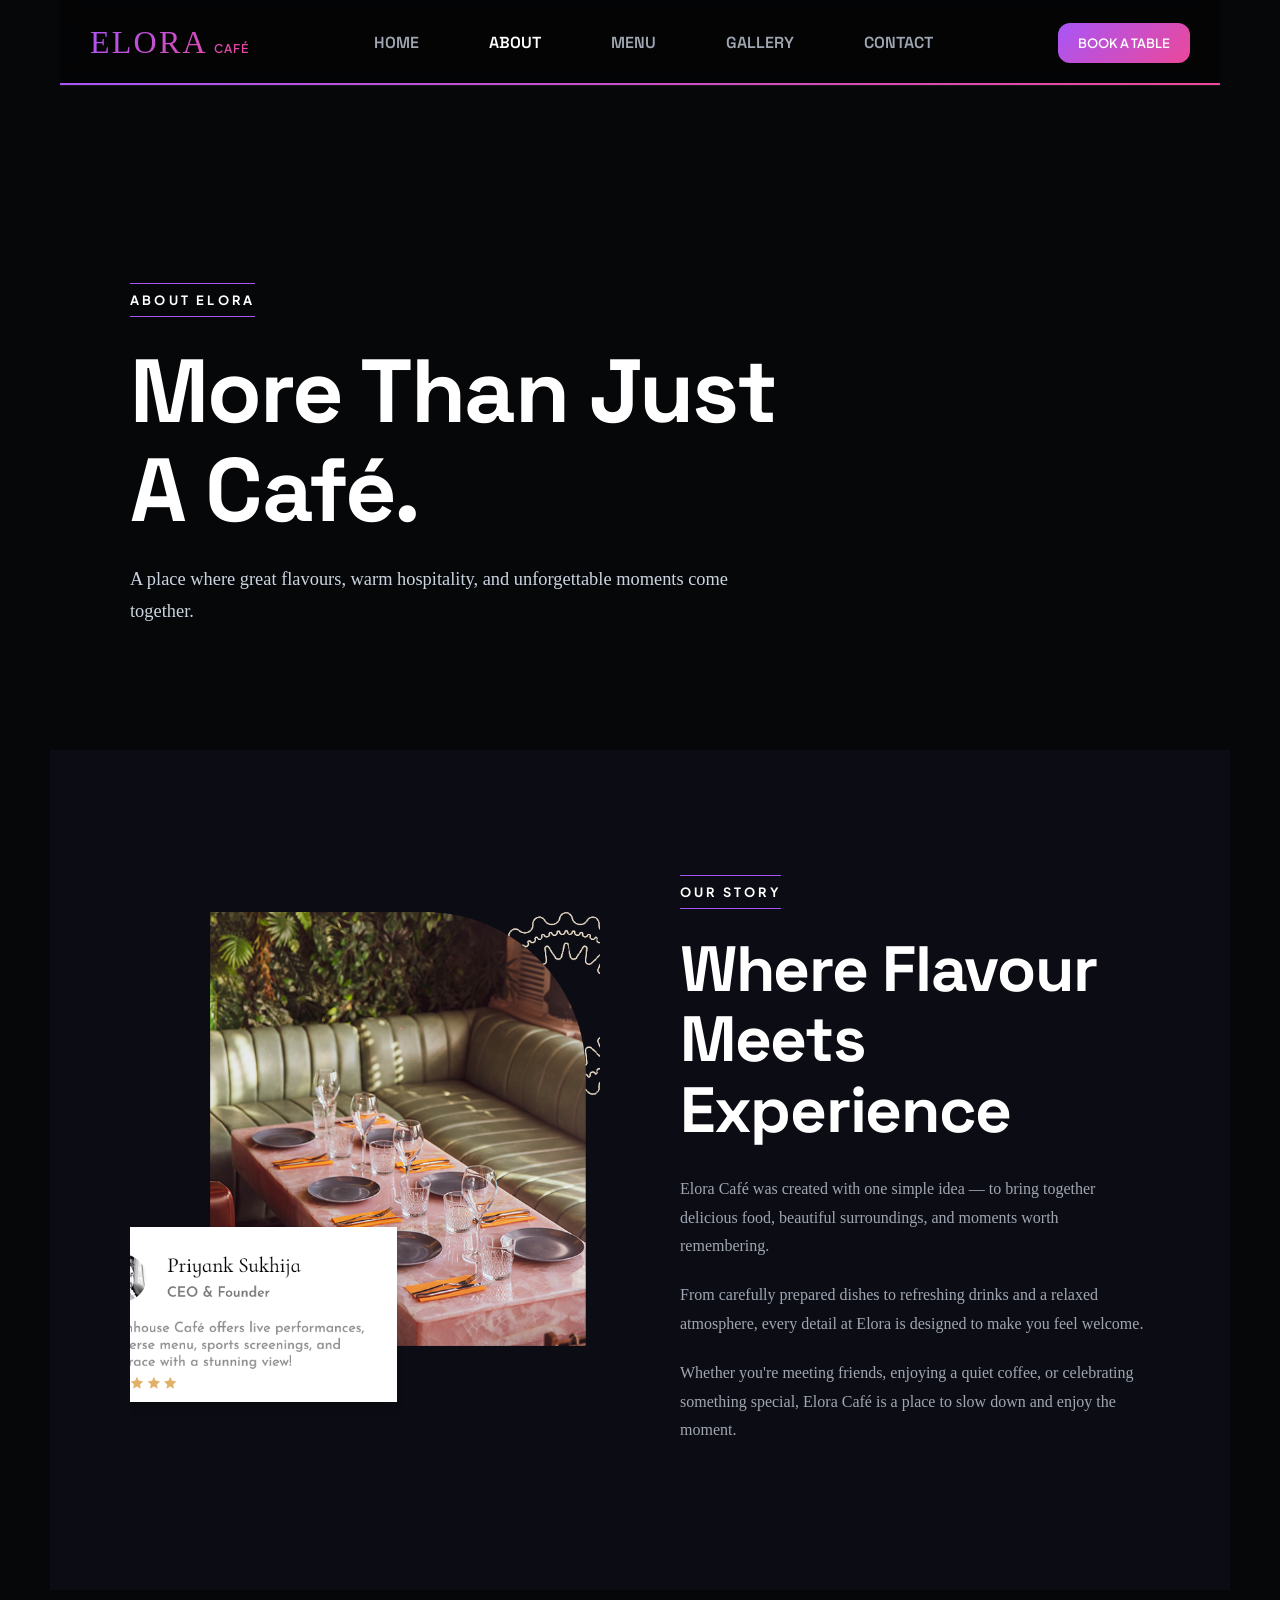
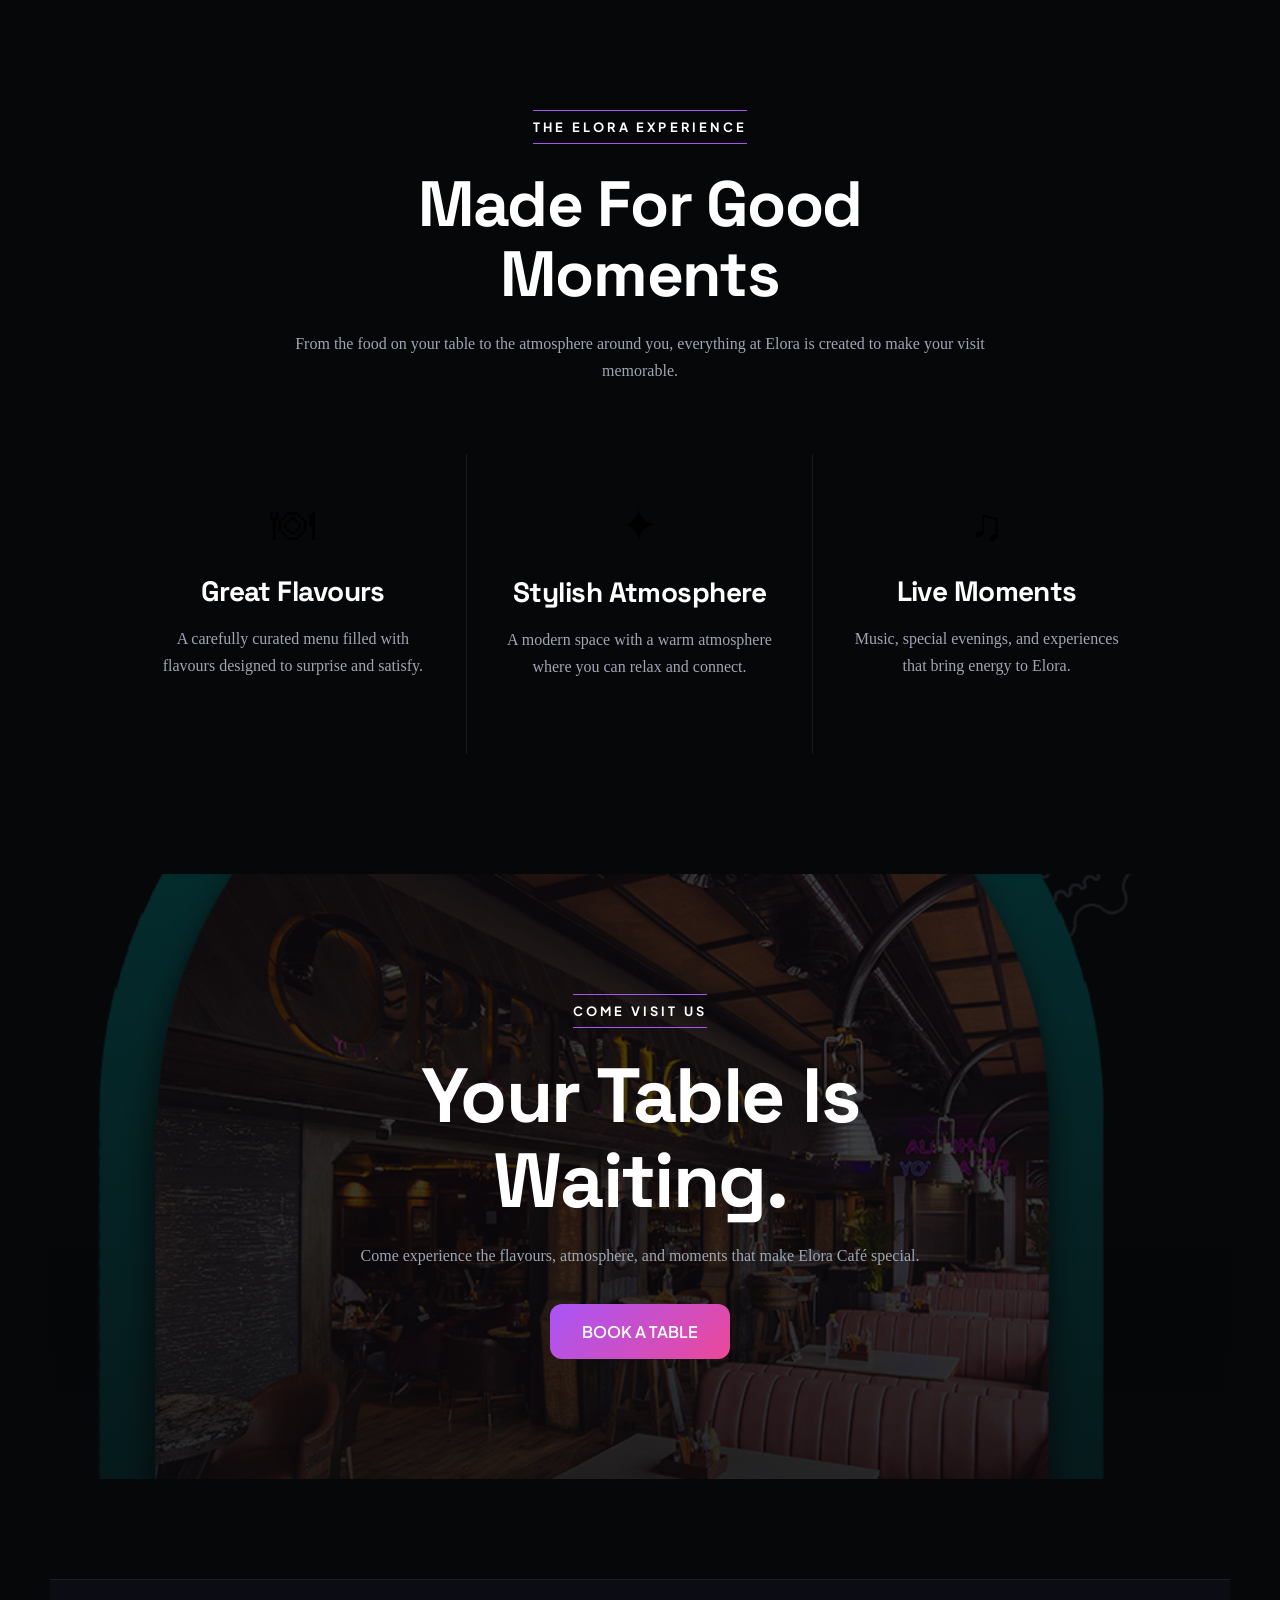
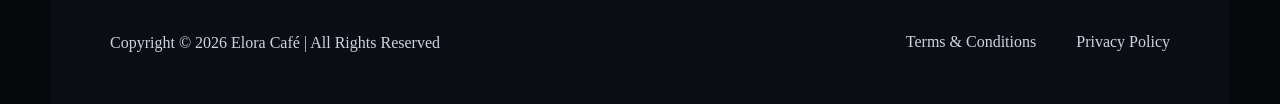
==== about.html @ 8586aa2d "Initial commit" ====
<!DOCTYPE html>
<html lang="en">

<head>
    <meta charset="UTF-8">
    <meta name="viewport" content="width=device-width, initial-scale=1.0">

    <title>About | Elora Café</title>

    <link rel="stylesheet" href="style.css">

</head>

<body>

    <!-- =========================
         NAVBAR
    ========================= -->

    <header class="navbar">

        <a href="index.html" class="logo">
            ELORA<span>CAFÉ</span>
        </a>

        <nav class="nav">

            <a href="index.html">Home</a>

            <a href="about.html" class="active">About</a>

            <a href="menu.html">Menu</a>

            <a href="gallery.html">Gallery</a>

            <a href="contact.html">Contact</a>

        </nav>

        <a href="index.html#reservation" class="header-btn">
            Book a Table
        </a>

    </header>


    <!-- =========================
         ABOUT HERO
    ========================= -->

    <main>

        <section class="about-hero">

            <div class="about-hero-content">

                <span class="about-label">
                    ABOUT ELORA
                </span>

                <h1>
                    More Than Just
                    <br>
                    A Café.
                </h1>

                <p>
                    A place where great flavours, warm hospitality,
                    and unforgettable moments come together.
                </p>

            </div>

        </section>


        <!-- =========================
             OUR STORY
        ========================= -->

        <section class="about-story">

            <div class="about-story-image">

                <img
                    src="photo/about.png"
                    alt="Elora Café interior"
                >

            </div>


            <div class="about-story-content">

                <span class="about-label">
                    OUR STORY
                </span>

                <h2>
                    Where Flavour
                    Meets Experience
                </h2>

                <p>
                    Elora Café was created with one simple idea —
                    to bring together delicious food, beautiful
                    surroundings, and moments worth remembering.
                </p>

                <p>
                    From carefully prepared dishes to refreshing
                    drinks and a relaxed atmosphere, every detail
                    at Elora is designed to make you feel welcome.
                </p>

                <p>
                    Whether you're meeting friends, enjoying a
                    quiet coffee, or celebrating something special,
                    Elora Café is a place to slow down and enjoy
                    the moment.
                </p>

            </div>

        </section>


        <!-- =========================
             EXPERIENCE
        ========================= -->

        <section class="about-experience">

            <div class="about-experience-heading">

                <span class="about-label">
                    THE ELORA EXPERIENCE
                </span>

                <h2>
                    Made For Good Moments
                </h2>

                <p>
                    From the food on your table to the atmosphere
                    around you, everything at Elora is created
                    to make your visit memorable.
                </p>

            </div>


            <div class="about-features">

                <div class="about-feature">

                    <div class="about-feature-icon">
                        🍽
                    </div>

                    <h3>
                        Great Flavours
                    </h3>

                    <p>
                        A carefully curated menu filled with
                        flavours designed to surprise and satisfy.
                    </p>

                </div>


                <div class="about-feature">

                    <div class="about-feature-icon">
                        ✦
                    </div>

                    <h3>
                        Stylish Atmosphere
                    </h3>

                    <p>
                        A modern space with a warm atmosphere
                        where you can relax and connect.
                    </p>

                </div>


                <div class="about-feature">

                    <div class="about-feature-icon">
                        ♫
                    </div>

                    <h3>
                        Live Moments
                    </h3>

                    <p>
                        Music, special evenings, and experiences
                        that bring energy to Elora.
                    </p>

                </div>

            </div>

        </section>


        <!-- =========================
             CTA
        ========================= -->

        <section class="about-cta">

            <div>

                <span class="about-label">
                    COME VISIT US
                </span>

                <h2>
                    Your Table Is
                    Waiting.
                </h2>

                <p>
                    Come experience the flavours, atmosphere,
                    and moments that make Elora Café special.
                </p>

                <a href="index.html#reservation" class="about-btn">
                    Book a Table
                </a>

            </div>

        </section>

    </main>


    <!-- =========================
         FOOTER
    ========================= -->

    <footer class="footer">

        <div class="footer-bottom">

            <p>
                Copyright © 2026 Elora Café | All Rights Reserved
            </p>

            <div class="footer-links">

                <a href="#">Terms & Conditions</a>

                <a href="#">Privacy Policy</a>

            </div>

        </div>

    </footer>


    <script src="script.js"></script>
</body>
</html>
---- style.css ----
@import url("https://fonts.googleapis.com/css2?family=Plus+Jakarta+Sans:wght@300;400;500;600;700;800&family=Space+Grotesk:wght@400;500;600;700;800&display=swap");

* {
  padding: 0;
  margin: 0;
  box-sizing: border-box;
}

:root {
  /* Brand Theme Colors */
  --color-primary: #a855f7;
  --color-primary-glow: rgba(168, 85, 247, 0.25);
  --color-secondary: #ec4899;
  --color-secondary-glow: rgba(236, 72, 153, 0.25);
  --color-accent: #06b6d4;

  /* Base & Layout Backgrounds */
  --color-bg-base: #060709;
  --color-bg-section: #0c0d14;
  --color-bg-footer: #161922;
  --color-surface: #11131a;
  --color-surface-muted: #1e212f;

  /* Borders */
  --color-border: rgba(255, 255, 255, 0.07);

  /* Typography Text Colors */
  --white: #ffffff;
  --color-text-body: #cbd5e1;
  --color-text-muted: #9fa6b2;
  --font-display: "Space Grotesk", sans-serif;
  --font-body: "Plus Jakarta Sans", sans-serif;
  --radius-sm: 6px;
  --radius-md: 12px;
  --radius-lg: 20px;
  --shadow-sm: 0 4px 12px rgba(0, 0, 0, 0.5);
  --shadow-md: 0 12px 36px rgba(0, 0, 0, 0.7);
  --shadow-lg: 0 24px 64px rgba(0, 0, 0, 0.9);
  --gradient-accent: linear-gradient(
    135deg,
    var(--color-primary) 0%,
    var(--color-secondary) 100%
  );
  --gradient-secondary: linear-gradient(
    135deg,
    var(--color-accent) 0%,
    #3b82f6 100%
  );
}

html {
  font-size: 16px;
}

h1,
h2,
h3,
h4,
h5,
h6 {
  font-family: var(--font-display);
  font-weight: 700;
  line-height: 1.1;
  letter-spacing: -0.02em;
  color: var(--white);
}

h1 {
  font-size: clamp(2.4rem, 6vw, 5rem);
}

h2 {
  font-size: clamp(1.8rem, 4vw, 3rem);
}

h3 {
  font-size: clamp(1.2rem, 2.5vw, 1.75rem);
}

h4 {
  font-size: 1.125rem;
  font-weight: 600;
}

p {
  font-size: 1rem;
  line-height: 1.7;
  color: var(--color-text-muted);
}

small {
  font-size: 0.8rem;
  color: var(--color-text-muted);
}

strong {
  color: var(--white);
  font-weight: 600;
}

em {
  color: var(--color-text-body);
}

ul {
  list-style: none;
}

a {
  /* color: inherit; */
  color: rgb(180, 175, 175);
  text-decoration: none;
}

body {
  background-color: var(--color-bg-base);
  padding: 0 50px;
  opacity: 1;
}

header {
  position: fixed;

  left: 60px;
  right: 60px;

  background-color: rgba(4, 4, 4, 0.604);
  backdrop-filter: blur(10px);
  -webkit-backdrop-filter: blur(10px);

  display: flex;
  justify-content: space-between;
  align-items: center;

  padding: 20px 30px;

  border-bottom: 1px solid var(--color-border);

  text-transform: uppercase;

  z-index: 10;
}

/* =========================
   LOGO
========================= */

.logo {
  font-size: 2rem;
  letter-spacing: 0.07em;
  background: var(--gradient-accent);
  background-clip: text;
  -webkit-background-clip: text;
  color: transparent;
  -webkit-text-fill-color: transparent;
}

.logo span {
  color: white;

  font-family: var(--font-body);
  font-size: 0.75rem;
  font-weight: 600;

  margin-left: 6px;
  letter-spacing: 0.08em;
}
/* =========================
   NAVIGATION
========================= */

.nav {
  display: flex;
  align-items: center;
  gap: 30px;
}

.nav a {
  font-family: var(--font-display);
  color: var(--color-text-muted);
  padding: 12px 20px;
  border-radius: var(--radius-sm);
  font-weight: 600;
  text-wrap: nowrap;
}

.nav a:hover {
  background-color: rgba(32, 31, 31, 0.605);
  color: var(--white);
}

.nav a::after {
  content: "";

  position: absolute;
  left: 0;
  bottom: 0;

  width: 0;
  height: 2px;

  background: var(--gradient-accent);

  transition: width 0.3s ease;
}

.nav a:hover::after,
.nav a.active::after {
  width: 100%;
}

.nav a.active {
  color: var(--white);
}

/* =========================
   BOOK A TABLE BUTTON
========================= */

.header-btn {
  display: inline-flex;
  align-items: center;
  justify-content: center;

  padding: 12px 20px;

  background: var(--gradient-accent);

  border-radius: var(--radius-md);

  color: var(--white);

  font-family: var(--font-body);
  font-size: 0.8rem;
  font-weight: 600;

  transition:
    transform 0.3s ease,
    box-shadow 0.3s ease;
}

.header-btn:hover {
  transform: translateY(-2px);

  box-shadow: 0 8px 25px var(--color-primary-glow);
}

@media (max-width: 800px) {
  header {
    left: 25px;
    right: 25px;
    padding: 18px 20px;
  }

  .nav {
    gap: 18px;
  }

  .nav a {
    font-size: 0.75rem;
  }

  .header-btn {
    padding: 10px 14px;
    font-size: 0.72rem;
  }
}

@media (max-width: 600px) {
  header {
    left: 15px;
    right: 15px;
    padding: 16px 18px;
  }

  .nav {
    display: none;
  }

  .logo {
    font-size: 1.3rem;
  }

  .header-btn {
    padding: 10px 14px;
  }
}

main {
  padding-top: 100px;
}

#hero {
  height: 90vh;
  display: flex;
  justify-content: space-between;
  align-items: center;
  padding: 80px 50px;
}

.left-hero {
  display: flex;
  flex-direction: column;
  gap: 15px;
  max-width: 690px;
}

.left-hero h1 {
  font-size: 5rem;
  text-transform: uppercase;
}

#gradient-text {
  background: var(--gradient-accent);
  background-clip: text;
  -webkit-background-clip: text;
  color: transparent;
  -webkit-text-fill-color: transparent;
}

#hero p {
  font-size: 1.4rem;
  font-family: var(--font-body);
}

#hero-btn {
  width: 180px;
  height: 55px;

  display: inline-flex;
  align-items: center;
  justify-content: center;

  background: var(--gradient-accent);
  color: var(--white);

  border-radius: var(--radius-md);

  font-family: var(--font-body);
  font-size: 0.85rem;
  font-weight: 600;

  text-transform: uppercase;

  transition:
    transform 0.3s ease,
    box-shadow 0.3s ease;
}

#hero-btn:hover {
  transform: translateY(-2px);
  box-shadow: 0 8px 25px var(--color-primary-glow);
}

/* =========================
   RIGHT HERO
========================= */

.right-hero {
  flex: 1;

  display: flex;
  justify-content: flex-end;
  align-items: center;

  height: 600px;

  position: relative;

  overflow: visible;
}

/* =========================
   HERO IMAGE
========================= */

.right-hero img {
  width: 500px;
  height: 600px;

  object-fit: cover;
  object-position: center;

  display: block;

  position: relative;
  z-index: 2;

  border-radius: 250px 250px 0 0;

  border: 1px solid transparent;

  transition:
    transform 0.3s ease,
    border 0.3s ease,
    box-shadow 0.3s ease;

  animation: figure-animate 4s ease-in-out infinite alternate;
}

/* =========================
   IMAGE HOVER
========================= */

.right-hero img:hover {
  transform: scale(1.02);

  border: 1px solid var(--color-primary);

  box-shadow: var(--shadow-lg);
}

/* =========================
   IMAGE FLOAT ANIMATION
========================= */

@keyframes figure-animate {
  0% {
    transform: translateY(0);
  }

  100% {
    transform: translateY(-20px);
  }
}

/* =========================
   GLOW ORBS
========================= */

.glow {
  width: 400px;
  height: 400px;

  position: absolute;

  border-radius: 50%;

  filter: blur(70px);

  opacity: 0.4;

  z-index: 1;

  pointer-events: none;

  animation: orb-animate 6s ease-in-out infinite alternate;
}

/* =========================
   GLOW ANIMATION
========================= */

@keyframes orb-animate {
  0% {
    opacity: 0.25;
    transform: scale(0.9);
  }

  100% {
    opacity: 0.65;
    transform: scale(1.1);
  }
}

/* =========================
   PURPLE ORB
========================= */

.orb1 {
  top: 0;
  left: 5%;

  background-color: var(--color-primary);
}

/* =========================
   PINK ORB
========================= */

.orb2 {
  bottom: 0;
  right: 5%;

  background-color: var(--color-secondary);
}

/* =========================
   RESPONSIVE
========================= */

@media (max-width: 1000px) {
  .right-hero {
    height: 550px;
  }

  .right-hero img {
    width: 450px;
    height: 550px;

    border-radius: 225px 225px 0 0;
  }

  .glow {
    width: 350px;
    height: 350px;
  }
}

@media (max-width: 768px) {
  .right-hero {
    width: 100%;
    height: 500px;

    margin-top: 30px;
  }

  .right-hero img {
    width: 400px;
    height: 500px;

    border-radius: 200px 200px 0 0;
  }

  .glow {
    width: 300px;
    height: 300px;

    filter: blur(60px);
  }
}

@media (max-width: 500px) {
  .right-hero {
    height: 420px;
  }

  .right-hero img {
    width: 320px;
    height: 420px;

    border-radius: 160px 160px 0 0;
  }

  .glow {
    width: 240px;
    height: 240px;

    filter: blur(50px);
  }
}

/* =========================
   OUR EXPERIENCE
========================= */

/* =========================
   CAFE DETAILS
========================= */

.cafe-details {
  width: 100%;
  background-color: #11100f;
}

/* =========================
   LOCATION / HOURS / RESERVATION
========================= */

.info-section {
  width: 100%;

  display: grid;
  grid-template-columns: repeat(3, 1fr);

  align-items: center;

  gap: 60px;

  padding: 65px 60px;

  background-color: #11100f;

  border-bottom: 1px solid var(--color-border);
}

.info-box {
  display: flex;
  align-items: center;

  gap: 20px;

  min-width: 0;
}

.info-icon {
  width: 75px;
  height: 75px;

  min-width: 75px;

  display: flex;
  align-items: center;
  justify-content: center;

  border-radius: 50%;

  background-color: #292724;

  border: 1px solid var(--color-border);

  color: var(--white);

  font-size: 27px;

  transition:
    transform 0.3s ease,
    background-color 0.3s ease,
    box-shadow 0.3s ease;
}

.info-box:hover .info-icon {
  transform: translateY(-4px);

  background: var(--gradient-accent);

  box-shadow: 0 10px 30px var(--color-primary-glow);
}

.info-content {
  display: flex;
  flex-direction: column;

  gap: 8px;
}

.info-content h3 {
  margin: 0;

  color: var(--white);

  font-family: var(--font-display);

  font-size: 1.45rem;

  font-weight: 600;

  line-height: 1.2;
}

.info-content p {
  margin: 0;

  color: var(--color-text-muted);

  font-family: var(--font-body);

  font-size: 0.9rem;

  line-height: 1.6;
}

/* =========================
   THE STORY
========================= */

.story-section {
  width: 100%;

  display: grid;

  grid-template-columns: 1fr 1fr;

  align-items: center;

  gap: 80px;

  padding: 100px 60px;

  background-color: #11100f;
}

/* =========================
   STORY IMAGE
========================= */

.story-image {
  width: 100%;

  height: 560px;

  overflow: hidden;

  border-radius: 30px;

  border: 1px solid var(--color-border);

  box-shadow: var(--shadow-md);

  position: relative;
}

.story-image img {
  width: 100%;
  height: 100%;

  display: block;

  object-fit: cover;

  object-position: center;

  transition: transform 0.6s ease;
}

.story-image:hover img {
  transform: scale(1.04);
}

.story-image::after {
  content: "";

  position: absolute;

  inset: 0;

  background: linear-gradient(
    135deg,
    rgba(168, 85, 247, 0.08),
    transparent 50%,
    rgba(236, 72, 153, 0.08)
  );

  pointer-events: none;
}

/* =========================
   STORY CONTENT
========================= */

.story-content {
  max-width: 580px;
}

.story-label {
  display: inline-block;

  margin-bottom: 18px;

  color: var(--color-primary);

  font-family: var(--font-body);

  font-size: 2.2rem;
  font-weight: 700;

  letter-spacing: 0.2em;

  text-transform: uppercase;
}

.story-content h2 {
  margin-bottom: 28px;

  color: var(--white);

  font-family: var(--font-display);

  font-size: clamp(2.5rem, 4vw, 4rem);

  font-weight: 700;

  line-height: 1.05;
}

.story-content > p {
  margin-bottom: 20px;

  color: var(--color-text-body);

  font-family: var(--font-body);

  font-size: 1rem;

  line-height: 1.8;
}

/* =========================
   STORY QUOTE
========================= */

.story-quote {
  position: relative;

  margin-top: 35px;

  padding: 25px 30px;

  border-left: 3px solid var(--color-primary);

  background-color: rgba(255, 255, 255, 0.025);

  border-radius: 0 var(--radius-md) var(--radius-md) 0;
}

.story-quote span {
  display: block;

  margin-bottom: 5px;

  color: var(--color-primary);

  font-family: Georgia, serif;

  font-size: 3rem;

  line-height: 0.7;
}

.story-quote p {
  margin: 0;

  color: var(--color-text-body);

  font-family: var(--font-body);

  font-size: 1rem;

  font-style: italic;

  line-height: 1.7;
}

.story-content h3 {
  margin-top: 28px;

  color: var(--color-primary);

  font-family: var(--font-display);

  font-size: 1.8rem;

  font-weight: 600;
}

/* =========================
   CAFE HIGHLIGHTS
========================= */

.cafe-highlights {
  width: 100%;
  height: 330px;

  display: grid;
  grid-template-columns: repeat(4, 1fr);

  background-image:
    linear-gradient(rgba(45, 23, 8, 0.72), rgba(45, 23, 8, 0.72)),
    url("photo/background.png");

  background-size: cover;
  background-position: center;
  background-repeat: no-repeat;

  align-items: center;
}

/* =========================
   EACH FEATURE
========================= */

.highlight-item {
  height: 270px;

  display: flex;
  flex-direction: column;

  align-items: center;
  justify-content: center;

  text-align: center;

  padding: 20px 30px;

  border-right: 1px solid rgba(255, 255, 255, 0.35);
}

/* Remove line from last item */

.highlight-item:last-child {
  border-right: none;
}

/* =========================
   ICON
========================= */

.highlight-icon {
  margin-bottom: 25px;

  font-size: 50px;

  color: #e8bd72;

  line-height: 1;
}

/* =========================
   TITLE
========================= */

.highlight-item h3 {
  margin-bottom: 18px;

  color: #ffffff;

  font-family: Georgia, serif;

  font-size: 1.8rem;

  font-weight: 600;

  line-height: 1.2;
}

/* =========================
   DESCRIPTION
========================= */

.highlight-item p {
  max-width: 320px;

  margin: 0;

  color: #ffffff;

  font-family: var(--font-body);

  font-size: 1rem;

  line-height: 1.7;
}



.gallery-section {
    width: 100%;
    padding: 100px 60px;
    background-color: var(--color-bg-base);
}

.gallery-heading {
    max-width: 650px;
    margin: 0 auto 60px;
    text-align: center;
}

.gallery-heading span {
    display: inline-block;
    margin-bottom: 15px;
    color: var(--color-primary);
    font-family: var(--font-body);
    font-size: 0.75rem;
    font-weight: 700;
    letter-spacing: 0.2em;
    text-transform: uppercase;
}

.gallery-heading h2 {
    margin-bottom: 20px;
    font-size: clamp(2.5rem, 5vw, 4rem);
}

.gallery-heading h2 a {
    color: var(--white);
}

.gallery-heading p {
    color: var(--color-text-muted);
    font-size: 1rem;
    line-height: 1.7;
}


/* =========================
   GALLERY GRID
========================= */

.gallery-grid {
    width: 100%;
    display: grid;
    grid-template-columns: repeat(3, 1fr);
    gap: 24px;
}

.gallery-item {
    position: relative;
    width: 100%;
    height: 420px;
    overflow: hidden;
    border-radius: var(--radius-md);
    border: 1px solid var(--color-border);
    background-color: var(--color-surface);
}

.gallery-item img {
    width: 100%;
    height: 100%;
    display: block;
    object-fit: cover;
    transition: transform 0.5s ease;
}


/* =========================
   IMAGE HOVER
========================= */

.gallery-item::after {
    content: "";
    position: absolute;
    inset: 0;
    background: linear-gradient(
        to top,
        rgba(0, 0, 0, 0.65),
        transparent 60%
    );
    opacity: 0;
    transition: opacity 0.4s ease;
}

.gallery-item:hover img {
    transform: scale(1.05);
}

.gallery-item:hover::after {
    opacity: 1;
}


/* =========================
   CAPTION
========================= */

.gallery-item figcaption,
.gallery-item > figcaption {
    position: absolute;
    left: 25px;
    bottom: 20px;
    z-index: 2;

    color: var(--white);
    font-family: var(--font-display);
    font-size: 1.2rem;
    font-weight: 600;

    opacity: 0;
    transform: translateY(10px);
    transition: all 0.4s ease;
}

.gallery-item:hover figcaption {
    opacity: 1;
    transform: translateY(0);
}


/* =========================
   TABLET
========================= */

@media (max-width: 900px) {

    .gallery-section {
        padding: 80px 40px;
    }

    .gallery-grid {
        grid-template-columns: repeat(2, 1fr);
    }

    .gallery-item {
        height: 350px;
    }
}


/* =========================
   MOBILE
========================= */

@media (max-width: 600px) {

    .gallery-section {
        padding: 65px 25px;
    }

    .gallery-grid {
        grid-template-columns: 1fr;
        gap: 18px;
    }

    .gallery-item {
        height: 320px;
    }
}

/* =========================
   WHAT WE OFFER
========================= */

.offer-section {
  width: auto;

  padding: 110px 60px;

  background-color: var(--color-bg-section);

  display: grid;

  grid-template-columns: 1fr 2fr;

  gap: 70px;

  align-items: center;
}

/* =========================
   OFFER INTRO
========================= */

.offer-intro {
  max-width: 500px;
}

.offer-intro span {
  display: inline-block;

  padding: 6px 0;

  margin-bottom: 30px;

  border-top: 2px solid var(--color-accent);

  border-bottom: 2px solid var(--color-accent);

  color: var(--white);

  font-family: var(--font-body);

  font-size: 0.85rem;

  font-weight: 600;

  letter-spacing: 0.25em;

  text-transform: uppercase;
}

.offer-intro h2 {
  margin-bottom: 25px;

  color: var(--white);

  font-family: var(--font-display);

  font-size: clamp(2.5rem, 4vw, 4rem);

  font-weight: 700;

  line-height: 1.15;
}

.offer-intro p {
  max-width: 500px;

  color: var(--color-text-body);

  font-family: var(--font-body);

  font-size: 1rem;

  line-height: 1.8;
}

/* =========================
   OFFER CARDS
========================= */

.offer-cards {
  display: grid;

  grid-template-columns: repeat(3, 1fr);

  gap: 30px;
}

.offer-card {
  min-height: 280px;

  padding: 45px 30px;

  background-color: var(--color-surface);

  border: 1px solid var(--color-border);

  border-radius: var(--radius-md);

  display: flex;

  flex-direction: column;

  align-items: center;

  justify-content: center;

  text-align: center;

  transition:
    transform 0.3s ease,
    background-color 0.3s ease,
    border-color 0.3s ease;
}

.offer-card:hover {
  transform: translateY(-8px);

  background-color: var(--color-surface-muted);

  border-color: var(--color-primary);
}

/* =========================
   ICON
========================= */

.offer-icon {
  margin-bottom: 30px;

  font-size: 45px;

  line-height: 1;

  color: var(--color-accent);
}

/* =========================
   CARD TITLE
========================= */

.offer-card h3 {
  margin-bottom: 18px;

  color: var(--white);

  font-family: var(--font-display);

  font-size: 1.35rem;

  font-weight: 600;

  line-height: 1.4;
}

/* =========================
   CARD TEXT
========================= */

.offer-card p {
  max-width: 220px;

  color: var(--color-text-muted);

  font-family: var(--font-body);

  font-size: 0.9rem;

  line-height: 1.7;
}

/* =========================
   RESPONSIVE
========================= */

@media (max-width: 1000px) {
  .offer-section {
    grid-template-columns: 1fr;

    gap: 50px;

    padding: 90px 40px;
  }

  .offer-intro {
    max-width: 650px;

    text-align: center;

    margin: auto;
  }

  .offer-intro p {
    margin: auto;
  }
}

@media (max-width: 700px) {
  .offer-section {
    padding: 70px 25px;
  }

  .offer-cards {
    grid-template-columns: 1fr;
  }

  .offer-card {
    min-height: 260px;
  }
}

/* =========================
   BLOG SECTION
========================= */

.blog-section {
  width: 100%;

  margin-top: 150px;

  padding: 110px 60px;

  background-color: var(--color-bg-section);
}

/* =========================
   BLOG HEADING
========================= */

.blog-heading {
  max-width: 750px;

  margin: 0 auto 65px;

  text-align: center;
}

.blog-heading span {
  display: inline-block;

  padding: 6px 0;

  margin-bottom: 15px;

  border-top: 2px solid var(--color-primary);

  border-bottom: 2px solid var(--color-primary);

  color: var(--white);

  font-family: var(--font-body);

  font-size: 2.2rem;

  font-weight: 500;

  letter-spacing: 0.2em;

  text-transform: uppercase;
}

.blog-heading h2 {
  margin-bottom: 20px;

  color: var(--white);

  font-family: var(--font-display);

  font-size: clamp(2.2rem, 4vw, 3.5rem);

  font-weight: 700;

  line-height: 1.2;
  text-transform: uppercase;
}

.blog-heading p {
  max-width: 700px;

  margin: auto;

  color: var(--color-text-muted);

  font-family: var(--font-body);

  font-size: 1rem;

  line-height: 1.8;
}

/* =========================
   BLOG GRID
========================= */

.blog-grid {
  width: 100%;

  display: grid;

  grid-template-columns: repeat(2, 1fr);

  gap: 30px;
}

/* =========================
   BLOG CARD
========================= */

.blog-card {
  overflow: hidden;

  background-color: var(--color-surface);

  border: 1px solid var(--color-border);

  border-radius: var(--radius-md);

  transition:
    transform 0.3s ease,
    border-color 0.3s ease;
}

.blog-card:hover {
  transform: translateY(-5px);

  border-color: var(--color-primary);
}

/* =========================
   BLOG IMAGE
========================= */

.blog-image {
  width: 100%;

  height: 400px;

  overflow: hidden;
}

.blog-image img {
  width: 100%;

  height: 100%;

  display: block;

  object-fit: cover;

  transition: transform 0.6s ease;
}

.blog-card:hover .blog-image img {
  transform: scale(1.05);
}

/* =========================
   BLOG CONTENT
========================= */

.blog-content {
  padding: 40px 35px 45px;
}

/* =========================
   BLOG META
========================= */

.blog-meta {
  display: flex;

  gap: 25px;

  margin-bottom: 25px;
}

.blog-meta span {
  padding: 5px 8px;

  border-top: 2px solid var(--color-primary);

  border-bottom: 2px solid var(--color-primary);

  color: var(--white);

  font-family: var(--font-body);

  font-size: 0.75rem;

  font-weight: 600;

  letter-spacing: 0.2em;

  text-transform: uppercase;
}

/* =========================
   BLOG TITLE
========================= */

.blog-content h3 {
  margin-bottom: 20px;

  color: var(--white);

  font-family: Georgia, serif;

  font-size: clamp(1.8rem, 3vw, 2.5rem);

  font-weight: 500;

  line-height: 1.25;
}

/* =========================
   BLOG DESCRIPTION
========================= */

.blog-content p {
  margin-bottom: 25px;

  color: var(--color-text-muted);

  font-family: var(--font-body);

  font-size: 1rem;

  line-height: 1.8;
}

/* =========================
   READ MORE
========================= */

.blog-read {
  color: var(--white);

  font-family: var(--font-body);

  font-size: 1rem;

  font-weight: 500;

  transition: color 0.3s ease;
}

.blog-read:hover {
  color: var(--color-primary);
}

/* =========================
   RESPONSIVE
========================= */

@media (max-width: 800px) {
  .blog-section {
    margin-top: 50px;

    padding: 80px 40px;
  }

  .blog-grid {
    grid-template-columns: 1fr;
  }

  .blog-image {
    height: 350px;
  }
}

@media (max-width: 600px) {
  .blog-section {
    margin-top: 40px;

    padding: 65px 25px;
  }

  .blog-heading {
    margin-bottom: 45px;
  }

  .blog-image {
    height: 280px;
  }

  .blog-content {
    padding: 30px 25px 35px;
  }

  .blog-meta {
    gap: 15px;

    flex-wrap: wrap;
  }
}

/* =========================
   RESERVATION SECTION
========================= */

.reservation-section {
  width: 100%;

  min-height: 430px;

  padding: 60px 60px;

  display: flex;

  align-items: center;

  background-image:
    linear-gradient(rgba(0, 0, 0, 0.62), rgba(0, 0, 0, 0.62)),
    url("photo/reservation.jpg");

  background-size: cover;

  background-position: center;

  background-repeat: no-repeat;
  gap: 50px;
}

/* =========================
   RESERVATION CONTENT
========================= */

.reservation-content {
  max-width: 650px;

  margin-left: 50px;
}

/* =========================
   RESERVATION LABEL
========================= */

.reservation-label {
  display: inline-block;

  padding: 5px 0;

  margin-bottom: 20px;

  border-top: 2px solid var(--color-accent);

  border-bottom: 2px solid var(--color-accent);

  color: var(--white);

  font-family: var(--font-body);

  font-size: 0.75rem;

  font-weight: 700;

  letter-spacing: 0.25em;

  text-transform: uppercase;
}

/* =========================
   RESERVATION HEADING
========================= */

.reservation-content h2 {
  max-width: 600px;

  margin-bottom: 20px;

  color: var(--white);

  font-family: Georgia, serif;

  font-size: clamp(2.5rem, 4vw, 3.8rem);

  font-weight: 500;

  line-height: 1.08;
}

/* =========================
   DESCRIPTION
========================= */

.reservation-content p {
  margin-bottom: 25px;

  color: var(--white);

  font-family: var(--font-body);

  font-size: 0.95rem;

  line-height: 1.7;
}

/* =========================
   ACTIONS
========================= */

.reservation-actions {
  display: flex;

  align-items: center;

  gap: 40px;
}

/* =========================
   BOOK TABLE BUTTON
========================= */

.reservation-btn {
  min-width: 170px;

  padding: 15px 22px;

  border: 1px solid var(--color-primary);

  color: var(--white);

  font-family: var(--font-body);

  font-size: 0.9rem;

  font-weight: 600;

  text-align: center;

  transition:
    background-color 0.3s ease,
    box-shadow 0.3s ease,
    transform 0.3s ease;
}

.reservation-btn:hover {
  background: var(--gradient-accent);

  color: var(--white);

  transform: translateY(-3px);

  box-shadow: 0 8px 25px var(--color-primary-glow);
}

/* =========================
   GET IN TOUCH
========================= */

.reservation-contact {
  color: var(--white);

  font-family: var(--font-body);

  font-size: 0.95rem;

  font-weight: 600;

  transition: color 0.3s ease;
}

.reservation-contact:hover {
  color: var(--color-primary);
}

/* =========================
   RESPONSIVE
========================= */

@media (max-width: 900px) {
  .reservation-section {
    min-height: 400px;

    padding: 55px 40px;
  }

  .reservation-content {
    margin-left: 0;
  }

  .reservation-content h2 {
    font-size: clamp(2.3rem, 7vw, 3.5rem);
  }
}

@media (max-width: 600px) {
  .reservation-section {
    min-height: 450px;

    padding: 50px 25px;
  }

  .reservation-actions {
    flex-direction: column;

    align-items: flex-start;

    gap: 20px;
  }

  .reservation-content h2 {
    font-size: 2.5rem;
  }
}
/* =========================
   INSTAGRAM SECTION
========================= */

.instagram-section {
  width: 100%;

  margin-top: 100px;

  padding: 80px 60px;

  background-color: var(--color-bg-section);
}

/* =========================
   INSTAGRAM HEADING
========================= */

/* =========================
   INSTAGRAM SECTION
========================= */

.instagram-section {
  width: 100%;

  margin-top: 70px;

  padding: 80px 60px;

  background-color: var(--color-bg-section);
}

/* =========================
   INSTAGRAM HEADING
========================= */

.instagram-heading {
  text-align: center;

  margin-bottom: 50px;
}

.instagram-heading span {
  display: inline-block;

  padding: 5px 0;

  margin-bottom: 12px;

  border-top: 2px solid var(--color-primary);

  border-bottom: 2px solid var(--color-primary);

  color: var(--white);

  font-family: var(--font-body);

  font-size: 0.8rem;

  font-weight: 600;

  letter-spacing: 0.3em;

  text-transform: uppercase;
}

.instagram-heading h2 {
  color: var(--white);

  font-family: var(--font-display);

  font-size: clamp(2rem, 4vw, 3rem);

  font-weight: 600;

  line-height: 1.2;
}

/* =========================
   INSTAGRAM GRID
========================= */

.instagram-grid {
  width: 100%;

  display: grid;

  grid-template-columns: repeat(4, 1fr);

  gap: 28px;
}

/* =========================
   INSTAGRAM IMAGE
========================= */

.instagram-item {
  width: 100%;

  height: 370px;

  overflow: hidden;

  border-radius: var(--radius-md);

  border: 1px solid var(--color-border);

  background-color: var(--color-surface);

  cursor: pointer;
}

.instagram-item img {
  width: 100%;

  height: 100%;

  display: block;

  object-fit: cover;

  transition: transform 0.5s ease;
}

.instagram-item:hover img {
  transform: scale(1.06);
}

/* =========================
   RESPONSIVE
========================= */

@media (max-width: 900px) {
  .instagram-section {
    margin-top: 60px;

    padding: 70px 40px;
  }

  .instagram-grid {
    grid-template-columns: repeat(2, 1fr);

    gap: 20px;
  }

  .instagram-item {
    height: 300px;
  }
}

@media (max-width: 600px) {
  .instagram-section {
    margin-top: 50px;

    padding: 60px 25px;
  }

  .instagram-grid {
    grid-template-columns: 1fr;

    gap: 15px;
  }

  .instagram-item {
    height: 300px;
  }
}

/* =========================
   FOOTER
========================= */

/* =========================
   FOOTER
========================= */

.footer {
  width: 100%;
  background-color: var(--color-bg-section);
  color: var(--white);
}

/* =========================
   FOOTER MAIN
========================= */

.footer-main {
  min-height: 600px;
  padding: 100px 60px 80px;

  display: grid;
  grid-template-columns: 1fr 1.4fr 1fr;
  align-items: center;

  gap: 60px;
}

/* =========================
   FOOTER HEADINGS
========================= */

.footer-title {
  display: inline-block;

  margin-bottom: 35px;
  padding: 8px 0;

  border-top: 1px solid var(--color-primary);
  border-bottom: 1px solid var(--color-primary);

  color: var(--white);

  font-family: var(--font-body);
  font-size: 0.85rem;
  font-weight: 700;

  letter-spacing: 0.3em;
  text-transform: uppercase;
}

/* =========================
   CONTACT
========================= */

.footer-contact p {
  max-width: 350px;

  margin-bottom: 18px;

  color: var(--color-text-body);

  font-size: 1rem;
  line-height: 1.8;
}

.footer-contact .phone {
  margin-top: 25px;
}

.footer-contact .phone span {
  color: var(--color-primary);
  font-weight: 600;
}

/* =========================
   CENTER / NEWSLETTER
========================= */

.footer-newsletter {
  text-align: center;
}

.footer-logo {
  margin-bottom: 35px;

  color: var(--white);

  font-family: Georgia, serif;
  font-size: 3rem;
  font-weight: 700;
}

.footer-logo span {
  margin-left: 8px;

  color: var(--color-secondary);

  font-family: var(--font-body);
  font-size: 0.9rem;
  letter-spacing: 0.1em;
}

.footer-newsletter p {
  max-width: 400px;

  margin: 0 auto 45px;

  color: var(--color-text-body);

  font-size: 1rem;
  line-height: 1.7;
}

/* =========================
   EMAIL FORM
========================= */

.footer-form {
  max-width: 620px;
  height: 75px;

  margin: auto;

  display: flex;
}

.footer-form input {
  flex: 1;

  padding: 0 20px;

  border: 1px solid var(--color-border);
  outline: none;

  background-color: var(--color-bg-base);

  color: var(--white);

  font-family: var(--font-body);
  font-size: 1rem;
}

.footer-form input::placeholder {
  color: var(--color-text-muted);
}

.footer-form button {
  width: 170px;

  border: none;

  background: var(--gradient-accent);

  color: var(--white);

  font-family: var(--font-body);
  font-size: 1rem;
  font-weight: 600;

  cursor: pointer;

  transition:
    transform 0.3s ease,
    box-shadow 0.3s ease;
}

.footer-form button:hover {
  transform: translateY(-2px);

  box-shadow: 0 8px 25px var(--color-primary-glow);
}

/* =========================
   TIMING
========================= */

.footer-timing {
  justify-self: center;
}

.footer-timing p {
  margin-bottom: 25px;

  color: var(--color-text-body);

  font-size: 1rem;
}

.footer-timing span {
  color: var(--color-primary);
  font-weight: 600;
}

/* =========================
   SOCIAL ICONS
========================= */

.footer-social {
  display: flex;
  justify-content: flex-end;

  gap: 20px;

  margin-bottom: 50px;
}

.footer-social a {
  width: 48px;
  height: 48px;

  display: flex;
  align-items: center;
  justify-content: center;

  border: 1px solid var(--white);
  border-radius: 50%;

  color: var(--white);

  font-size: 1.1rem;

  transition: all 0.3s ease;
}

.footer-social a:hover {
  border-color: var(--color-primary);

  color: var(--color-primary);

  transform: translateY(-3px);
}

/* =========================
   FOOTER BOTTOM
========================= */

.footer-bottom {
  min-height: 125px;

  padding: 0 60px;

  display: flex;
  align-items: center;
  justify-content: space-between;

  border-top: 1px solid var(--color-border);
}

.footer-bottom p {
  color: var(--color-text-body);
}

.footer-links {
  display: flex;
  gap: 40px;
}

.footer-links a {
  color: var(--color-text-body);

  transition: color 0.3s ease;
}

.footer-links a:hover {
  color: var(--color-primary);
}

/* =========================
   RESPONSIVE
========================= */

@media (max-width: 900px) {
  .footer-main {
    grid-template-columns: 1fr;

    text-align: center;

    padding: 80px 40px;
  }

  .footer-contact,
  .footer-timing {
    justify-self: center;
  }

  .footer-contact p {
    margin-left: auto;
    margin-right: auto;
  }

  .footer-social {
    justify-content: center;
  }

  .footer-bottom {
    flex-direction: column;

    justify-content: center;

    gap: 20px;

    padding: 30px;
  }
}

@media (max-width: 600px) {
  .footer-main {
    padding: 70px 25px;
  }

  .footer-form {
    height: auto;

    flex-direction: column;

    gap: 10px;
  }

  .footer-form input,
  .footer-form button {
    width: 100%;
    height: 55px;
  }

  .footer-bottom {
    text-align: center;
  }

  .footer-links {
    gap: 20px;
  }
}
/* =========================
   SPACE BEFORE FOOTER
========================= */

.footer {
  margin-top: 100px;
}

/* =========================
   FOOTER MAIN SPACING
========================= */

.footer-main {
  min-height: 580px;

  display: grid;
  grid-template-columns: 1fr 1.5fr 1fr;

  gap: 60px;

  padding: 80px 70px;
}
/* =========================
   ABOUT PAGE
========================= */

.about-hero {
  min-height: 650px;

  display: flex;
  align-items: center;

  padding: 140px 80px 80px;

  background:
    linear-gradient(rgba(6, 7, 9, 0.65), rgba(6, 7, 9, 0.9)),
    url("photo/about-hero.jpg");

  background-size: cover;
  background-position: center;
}

.about-hero-content {
  max-width: 750px;
}

.about-label {
  display: inline-block;

  margin-bottom: 25px;

  padding: 8px 0;

  border-top: 1px solid var(--color-primary);
  border-bottom: 1px solid var(--color-primary);

  color: var(--white);

  font-family: var(--font-body);

  font-size: 0.8rem;

  font-weight: 700;

  letter-spacing: 0.25em;

  text-transform: uppercase;
}

.about-hero h1 {
  margin-bottom: 25px;

  color: var(--white);

  font-size: clamp(3.5rem, 7vw, 6rem);
}

.about-hero p {
  max-width: 650px;

  color: var(--color-text-body);

  font-size: 1.15rem;
}

/* =========================
   STORY
========================= */

.about-story {
  display: grid;

  grid-template-columns: 1fr 1fr;

  gap: 80px;

  align-items: center;

  padding: 120px 80px;

  background-color: var(--color-bg-section);
}

.about-story-image {
  height: 600px;

  overflow: hidden;

  border-radius: var(--radius-lg);
}

.about-story-image img {
  width: 100%;
  height: 100%;

  display: block;

  object-fit: cover;

  transition: transform 0.6s ease;
}

.about-story-image:hover img {
  transform: scale(1.05);
}

.about-story-content {
  max-width: 600px;
}

.about-story-content h2 {
  margin-bottom: 30px;

  font-size: clamp(2.5rem, 5vw, 4rem);
}

.about-story-content p {
  margin-bottom: 20px;

  color: var(--color-text-muted);

  line-height: 1.8;
}

/* =========================
   EXPERIENCE
========================= */

.about-experience {
  padding: 120px 70px;

  background-color: var(--color-bg-base);

  text-align: center;
}

.about-experience-heading {
  max-width: 700px;

  margin: 0 auto 70px;
}

.about-experience-heading h2 {
  margin-bottom: 20px;

  font-size: clamp(2.5rem, 5vw, 4rem);
}

.about-experience-heading p {
  color: var(--color-text-muted);
}

/* =========================
   FEATURES
========================= */

.about-features {
  display: grid;

  grid-template-columns: repeat(3, 1fr);

  max-width: 1200px;

  margin: auto;
}

.about-feature {
  min-height: 300px;

  padding: 45px 40px;

  border-right: 1px solid var(--color-border);
}

.about-feature:last-child {
  border-right: none;
}

.about-feature-icon {
  margin-bottom: 25px;

  font-size: 45px;
}

.about-feature h3 {
  margin-bottom: 18px;
}

.about-feature p {
  color: var(--color-text-muted);

  line-height: 1.7;
}

/* =========================
   CTA
========================= */

.about-cta {
  padding: 120px 60px;

  text-align: center;

  background:
    linear-gradient(rgba(6, 7, 9, 0.7), rgba(6, 7, 9, 0.85)),
    url("photo/banner1.png");

  background-size: cover;

  background-position: center;
}

.about-cta > div {
  max-width: 750px;

  margin: auto;
}

.about-cta h2 {
  margin-bottom: 20px;

  font-size: clamp(2.8rem, 6vw, 5rem);
}

.about-cta p {
  max-width: 600px;

  margin: 0 auto 35px;
}

.about-btn {
  display: inline-flex;

  align-items: center;
  justify-content: center;

  min-width: 180px;

  height: 55px;

  padding: 0 25px;

  background: var(--gradient-accent);

  color: var(--white);

  border-radius: var(--radius-md);

  font-family: var(--font-body);

  font-weight: 600;

  text-transform: uppercase;

  transition: 0.3s ease;
}

.about-btn:hover {
  transform: translateY(-3px);

  box-shadow: 0 10px 30px var(--color-primary-glow);
}

/* =========================
   ABOUT RESPONSIVE
========================= */

@media (max-width: 900px) {
  .about-hero {
    padding: 130px 40px 70px;
  }

  .about-story {
    grid-template-columns: 1fr;

    padding: 80px 40px;

    gap: 50px;
  }

  .about-story-image {
    height: 450px;
  }

  .about-features {
    grid-template-columns: 1fr;
  }

  .about-feature {
    border-right: none;

    border-bottom: 1px solid var(--color-border);
  }
}

@media (max-width: 600px) {
  .about-hero {
    min-height: 550px;

    padding: 120px 25px 60px;
  }

  .about-story {
    padding: 70px 25px;
  }

  .about-story-image {
    height: 350px;
  }

  .about-experience {
    padding: 80px 25px;
  }

  .about-cta {
    padding: 80px 25px;
  }
}

/* ========================================
   MENU HERO
======================================== */

.menu-hero {
  min-height: 650px;
  display: flex;
  align-items: center;
  justify-content: center;
  text-align: center;

  padding: 150px 50px 100px;

  background:
    linear-gradient(rgba(6, 7, 9, 0.65), rgba(6, 7, 9, 0.9)),
    url("photo/banner1.png");

  background-size: cover;
  background-position: center;
}

.menu-hero-content {
  max-width: 850px;
}

.menu-label {
  display: inline-block;

  margin-bottom: 25px;

  padding: 8px 18px;

  color: var(--color-accent);

  border-top: 1px solid var(--color-accent);
  border-bottom: 1px solid var(--color-accent);

  font-size: 0.8rem;
  font-weight: 700;

  letter-spacing: 0.25em;
  text-transform: uppercase;
}

.menu-hero h1 {
  margin-bottom: 25px;

  font-size: clamp(3rem, 7vw, 6rem);
}

.menu-hero h1 span {
  background: var(--gradient-accent);

  -webkit-background-clip: text;
  -webkit-text-fill-color: transparent;
}

.menu-hero p {
  max-width: 650px;
  margin: auto;

  font-size: 1.05rem;
  line-height: 1.8;
}

/* ========================================
   MENU SECTION
======================================== */

.menu-section {
  width: 100%;

  padding: 110px 60px;

  background-color: var(--color-bg-section);
}

.menu-heading {
  max-width: 750px;

  margin: 0 auto 90px;

  text-align: center;
}

.menu-heading > span {
  display: inline-block;

  margin-bottom: 18px;

  color: var(--color-primary);

  font-size: 0.75rem;
  font-weight: 700;

  letter-spacing: 0.25em;
  text-transform: uppercase;
}

.menu-heading h2 {
  margin-bottom: 20px;

  font-size: clamp(2.3rem, 5vw, 4rem);
}

.menu-heading p {
  max-width: 600px;

  margin: auto;

  color: var(--color-text-muted);
}

/* ========================================
   MENU CATEGORY
======================================== */

.menu-category {
  max-width: 1250px;

  margin: 0 auto 100px;
}

.category-title {
  display: flex;
  align-items: center;
  gap: 20px;

  margin-bottom: 35px;

  border-bottom: 1px solid var(--color-border);

  padding-bottom: 18px;
}

.category-title span {
  color: var(--color-accent);

  font-family: var(--font-display);

  font-size: 0.85rem;
  font-weight: 700;

  letter-spacing: 0.15em;
}

.category-title h2 {
  font-size: clamp(1.8rem, 3vw, 2.5rem);
}

/* ========================================
   MENU GRID
======================================== */

.menu-grid {
  display: grid;

  grid-template-columns: repeat(3, 1fr);

  gap: 25px;
}

/* ========================================
   MENU CARD
======================================== */

.menu-card {
  overflow: hidden;

  background-color: var(--color-surface);

  border: 1px solid var(--color-border);

  border-radius: var(--radius-md);

  transition:
    transform 0.3s ease,
    border-color 0.3s ease,
    box-shadow 0.3s ease;
}

.menu-card:hover {
  transform: translateY(-7px);

  border-color: rgba(168, 85, 247, 0.45);

  box-shadow: 0 15px 40px rgba(0, 0, 0, 0.5);
}

.menu-card img {
  width: 100%;
  height: 250px;

  display: block;

  object-fit: cover;

  transition: transform 0.5s ease;
}

.menu-card:hover img {
  transform: scale(1.05);
}

.menu-card-content {
  padding: 25px;
}

.menu-name-price {
  display: flex;

  justify-content: space-between;
  align-items: center;

  gap: 15px;

  margin-bottom: 12px;
}

.menu-name-price h3 {
  font-size: 1.35rem;
}

.menu-name-price span {
  color: var(--color-accent);

  font-family: var(--font-display);

  font-size: 1rem;
  font-weight: 700;

  white-space: nowrap;
}

.menu-card p {
  font-size: 0.9rem;

  line-height: 1.7;
}

/* ========================================
   MENU CTA
======================================== */

.menu-cta {
  width: 100%;

  padding: 120px 50px;

  display: flex;
  justify-content: center;

  text-align: center;

  background:
    linear-gradient(rgba(6, 7, 9, 0.75), rgba(6, 7, 9, 0.9)),
    url("photo/banner1.png");

  background-size: cover;
  background-position: center;
}

.menu-cta div {
  max-width: 700px;
}

.menu-cta span {
  display: inline-block;

  margin-bottom: 20px;

  color: var(--color-primary);

  font-size: 0.75rem;
  font-weight: 700;

  letter-spacing: 0.25em;
}

.menu-cta h2 {
  margin-bottom: 20px;

  font-size: clamp(2.3rem, 5vw, 4rem);
}

.menu-cta p {
  margin-bottom: 30px;
}

.menu-cta a {
  display: inline-flex;

  align-items: center;
  justify-content: center;

  min-width: 180px;
  height: 55px;

  padding: 0 25px;

  color: var(--white);

  background: var(--gradient-accent);

  border-radius: var(--radius-md);

  font-size: 0.85rem;
  font-weight: 700;

  text-transform: uppercase;

  transition:
    transform 0.3s ease,
    box-shadow 0.3s ease;
}

.menu-cta a:hover {
  transform: translateY(-3px);

  box-shadow: 0 10px 30px var(--color-primary-glow);
}

/* ========================================
   RESPONSIVE
======================================== */

@media (max-width: 900px) {
  .menu-section {
    padding: 80px 40px;
  }

  .menu-grid {
    grid-template-columns: repeat(2, 1fr);
  }
}

@media (max-width: 600px) {
  .menu-hero {
    min-height: 550px;

    padding: 130px 25px 80px;
  }

  .menu-section {
    padding: 70px 25px;
  }

  .menu-heading {
    margin-bottom: 60px;
  }

  .menu-grid {
    grid-template-columns: 1fr;
  }

  .menu-category {
    margin-bottom: 70px;
  }

  .menu-card img {
    height: 230px;
  }

  .menu-cta {
    padding: 90px 25px;
  }
}
 

/* =========================
   GALLERY HERO
========================= */

.gallery-hero {
    width: 100%;
    min-height: 600px;

    display: flex;
    align-items: center;
    justify-content: center;

    padding: 150px 50px 100px;

    text-align: center;

    background:
        linear-gradient(
            rgba(6, 7, 9, 0.65),
            rgba(6, 7, 9, 0.9)
        ),
        url("photo/banner1.png");

    background-size: cover;
    background-position: center;
}


.gallery-hero-content {
    max-width: 850px;
}


.gallery-hero-content > span {
    display: inline-block;

    margin-bottom: 25px;

    color: var(--color-accent);

    font-family: var(--font-body);
    font-size: 0.8rem;
    font-weight: 700;

    letter-spacing: 0.25em;
    text-transform: uppercase;
}


.gallery-hero h1 {
    margin-bottom: 25px;

    color: var(--white);

    font-family: var(--font-display);

    font-size: clamp(3rem, 7vw, 6rem);

    line-height: 1.05;
}


.gallery-hero h1 span {
    background: var(--gradient-accent);

    -webkit-background-clip: text;
    -webkit-text-fill-color: transparent;
}


.gallery-hero p {
    max-width: 650px;

    margin: 0 auto;

    color: var(--color-text-muted);

    font-family: var(--font-body);

    font-size: 1rem;

    line-height: 1.8;
}


/* =========================
   GALLERY CTA
========================= */

.gallery-cta {
    width: 100%;

    padding: 110px 50px;

    display: flex;
    justify-content: center;

    text-align: center;

    background-color: var(--color-bg-section);
}


.gallery-cta > div {
    max-width: 750px;
}


.gallery-cta span {
    display: inline-block;

    margin-bottom: 20px;

    color: var(--color-primary);

    font-family: var(--font-body);

    font-size: 0.75rem;
    font-weight: 700;

    letter-spacing: 0.25em;
    text-transform: uppercase;
}


.gallery-cta h2 {
    margin-bottom: 20px;

    color: var(--white);

    font-family: var(--font-display);

    font-size: clamp(2.3rem, 5vw, 4rem);

    line-height: 1.1;
}


.gallery-cta p {
    max-width: 650px;

    margin: 0 auto 30px;

    color: var(--color-text-muted);

    font-family: var(--font-body);

    font-size: 1rem;

    line-height: 1.7;
}


.gallery-cta a {
    min-width: 180px;
    height: 55px;

    padding: 0 25px;

    display: inline-flex;

    align-items: center;
    justify-content: center;

    color: var(--white);

    background: var(--gradient-accent);

    border-radius: var(--radius-md);

    font-family: var(--font-body);

    font-size: 0.85rem;
    font-weight: 600;

    text-transform: uppercase;

    transition:
        transform 0.3s ease,
        box-shadow 0.3s ease;
}


.gallery-cta a:hover {
    transform: translateY(-3px);

    box-shadow:
        0 10px 30px var(--color-primary-glow);
}


/* =========================
   MOBILE
========================= */

@media (max-width: 600px) {

    .gallery-hero {
        min-height: 520px;
        padding: 130px 25px 80px;
    }

    .gallery-cta {
        padding: 80px 25px;
    }

}







/* =========================
   CONTACT PAGE
========================= */

.contact-page {
  width: 100%;
  min-height: 100vh;
  padding: 120px 70px;
  background-color: var(--color-bg-base);
}

/* =========================
   CONTACT HEADING
========================= */

.contact-heading {
  max-width: 750px;
  margin: 0 auto 80px;
  text-align: center;
}

.contact-heading span {
  display: inline-block;
  padding: 8px 20px;
  margin-bottom: 20px;

  color: var(--white);
  border-top: 1px solid var(--color-primary);
  border-bottom: 1px solid var(--color-primary);

  font-family: var(--font-body);
  font-size: 0.8rem;
  font-weight: 700;
  letter-spacing: 0.25em;
}

.contact-heading h1 {
  margin-bottom: 25px;
  color: var(--white);
}

.contact-heading p {
  max-width: 650px;
  margin: auto;
  color: var(--color-text-muted);
}

/* =========================
   CONTACT CONTAINER
========================= */

.contact-container {
  max-width: 1250px;
  margin: auto;

  display: grid;
  grid-template-columns: 0.8fr 1.2fr;
  gap: 80px;
}

/* =========================
   CONTACT INFORMATION
========================= */

.contact-info {
  display: flex;
  flex-direction: column;
  gap: 35px;
}

.contact-box {
  padding-bottom: 25px;
  border-bottom: 1px solid var(--color-border);
}

.contact-box h3 {
  margin-bottom: 12px;
  color: var(--white);
  font-size: 1.2rem;
}

.contact-box p {
  color: var(--color-text-muted);
  line-height: 1.8;
}

/* =========================
   CONTACT FORM
========================= */

.contact-form {
  padding: 40px;

  background-color: var(--color-surface);
  border: 1px solid var(--color-border);
  border-radius: var(--radius-lg);

  box-shadow: var(--shadow-md);
}

.contact-form h2 {
  margin-bottom: 35px;
  font-size: 2rem;
}

/* Form row */

.form-row {
  display: grid;
  grid-template-columns: 1fr 1fr;
  gap: 20px;
}

/* Form group */

.form-group {
  display: flex;
  flex-direction: column;
  margin-bottom: 22px;
}

.form-group label {
  margin-bottom: 9px;

  color: var(--white);
  font-family: var(--font-body);
  font-size: 0.85rem;
  font-weight: 600;
}

/* Inputs */

.form-group input,
.form-group textarea {
  width: 100%;
  padding: 15px 16px;

  background-color: var(--color-bg-base);
  color: var(--white);

  border: 1px solid var(--color-border);
  border-radius: var(--radius-sm);

  outline: none;

  font-family: var(--font-body);
  font-size: 0.9rem;

  transition:
    border-color 0.3s ease,
    box-shadow 0.3s ease;
}

.form-group textarea {
  resize: vertical;
}

/* Input focus */

.form-group input:focus,
.form-group textarea:focus {
  border-color: var(--color-primary);

  box-shadow: 0 0 0 3px var(--color-primary-glow);
}

/* Placeholder */

.form-group input::placeholder,
.form-group textarea::placeholder {
  color: var(--color-text-muted);
}

/* =========================
   SEND BUTTON
========================= */

.contact-btn {
  width: 180px;
  height: 52px;

  border: none;
  border-radius: var(--radius-md);

  background: var(--gradient-accent);
  color: var(--white);

  font-family: var(--font-body);
  font-size: 0.9rem;
  font-weight: 600;

  cursor: pointer;

  transition:
    transform 0.3s ease,
    box-shadow 0.3s ease;
}

.contact-btn:hover {
  transform: translateY(-3px);

  box-shadow: 0 10px 30px var(--color-primary-glow);
}

/* =========================
   RESPONSIVE
========================= */

@media (max-width: 900px) {
  .contact-page {
    padding: 90px 40px;
  }

  .contact-container {
    grid-template-columns: 1fr;
    gap: 50px;
  }
}

@media (max-width: 600px) {
  .contact-page {
    padding: 70px 25px;
  }

  .contact-heading {
    margin-bottom: 50px;
  }

  .form-row {
    grid-template-columns: 1fr;
    gap: 0;
  }

  .contact-form {
    padding: 25px;
  }

  .contact-btn {
    width: 100%;
  }
}
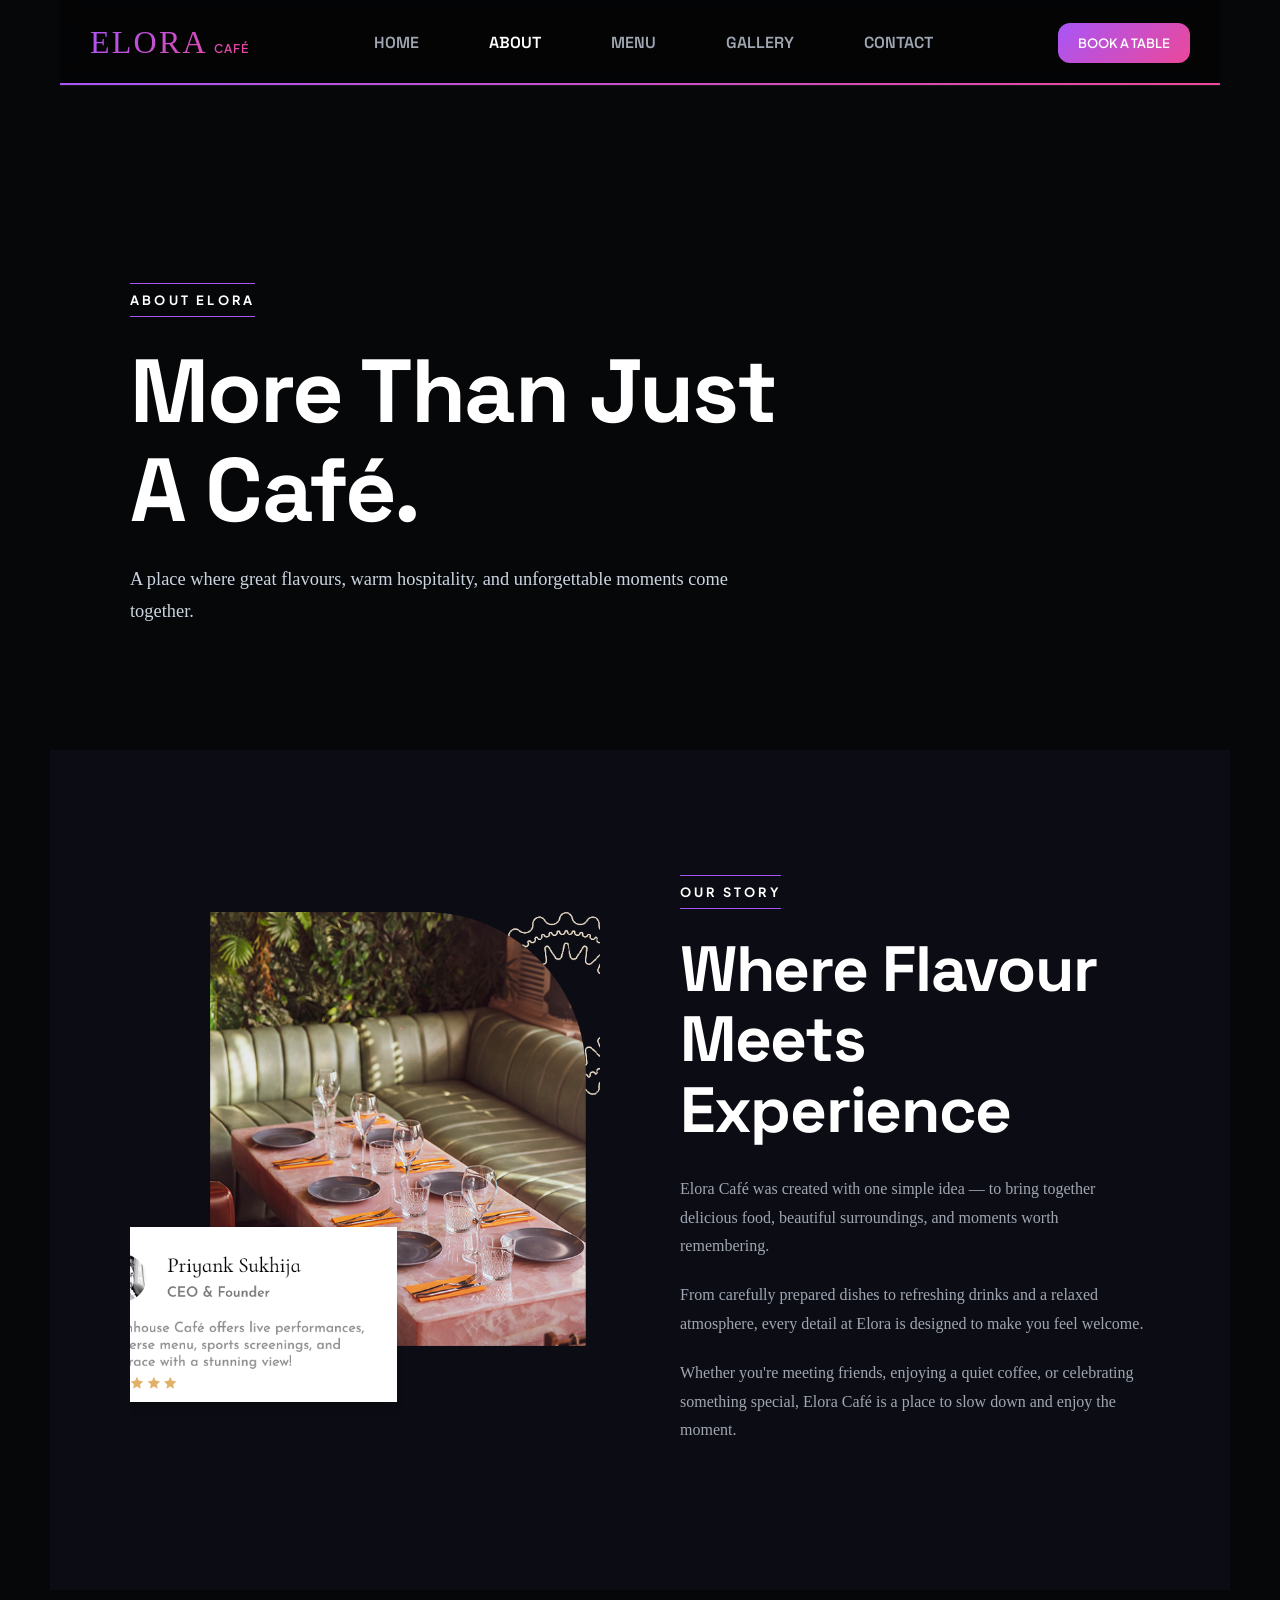
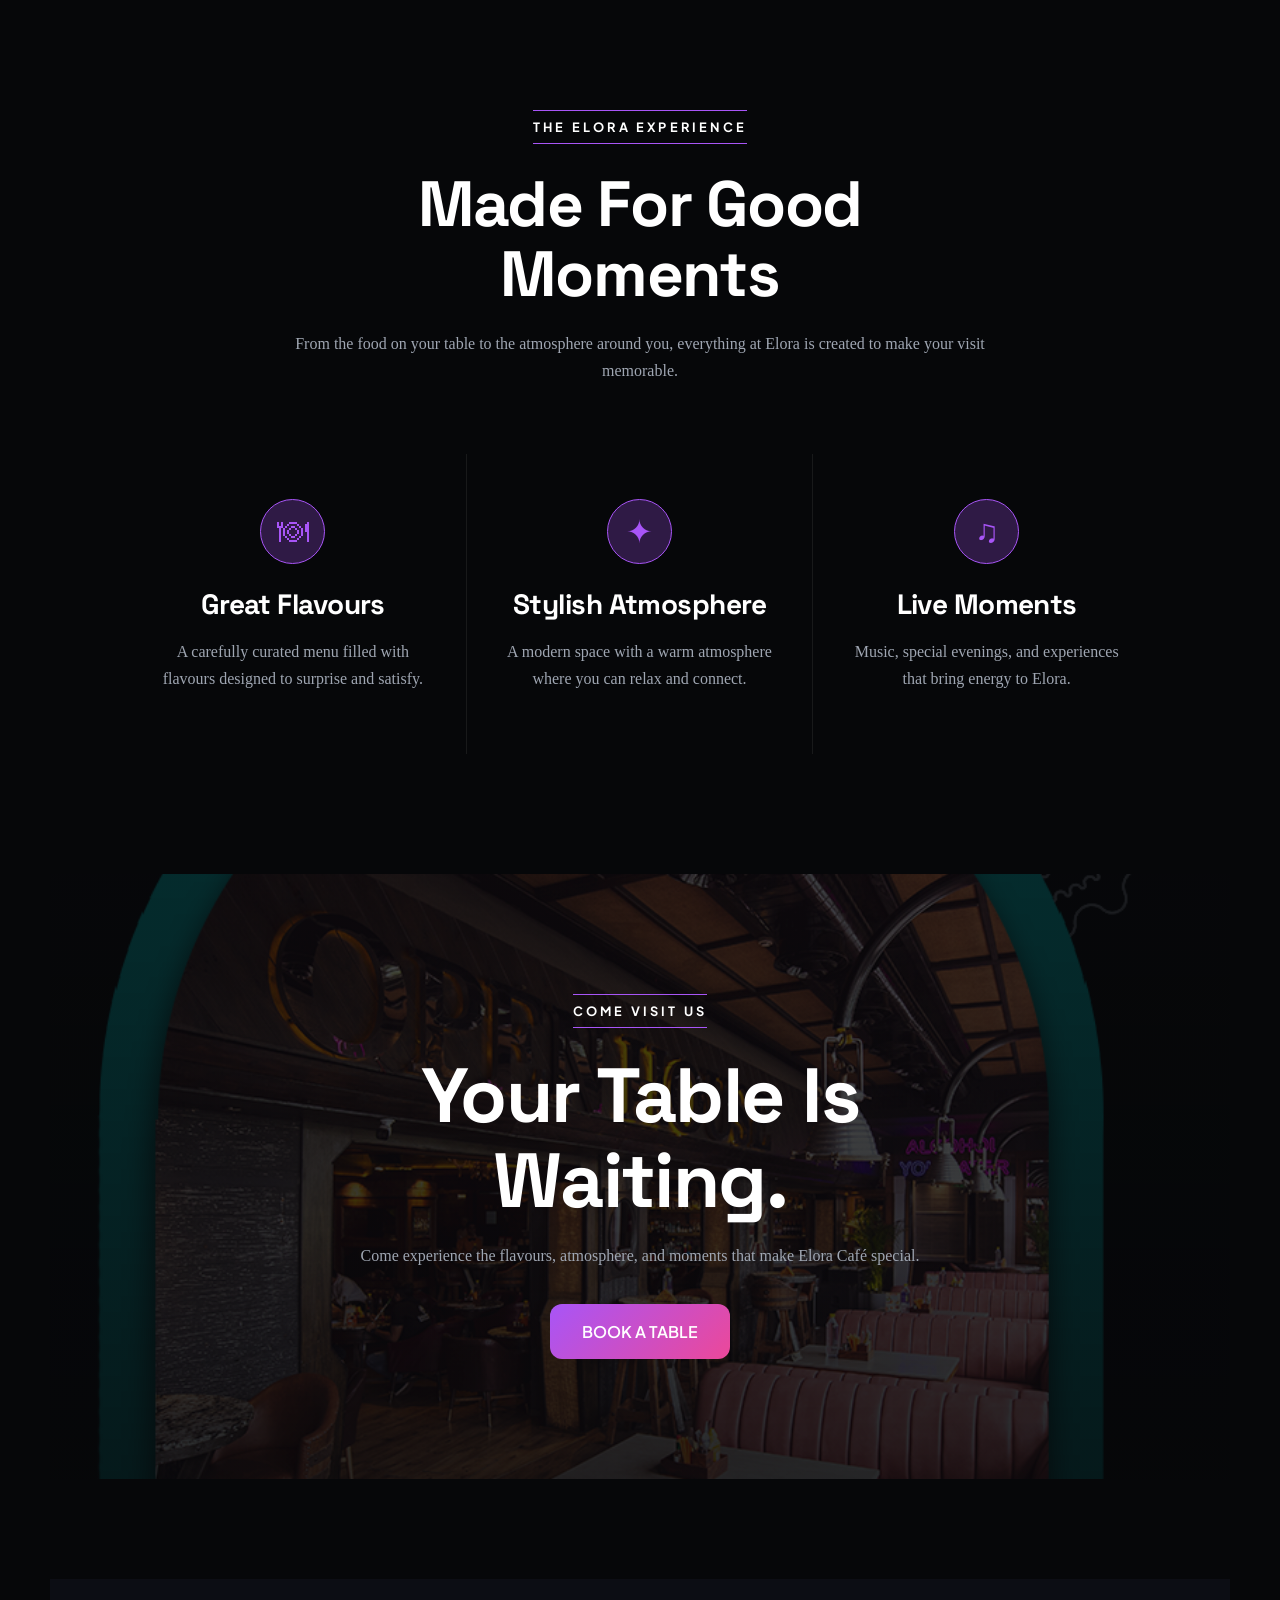
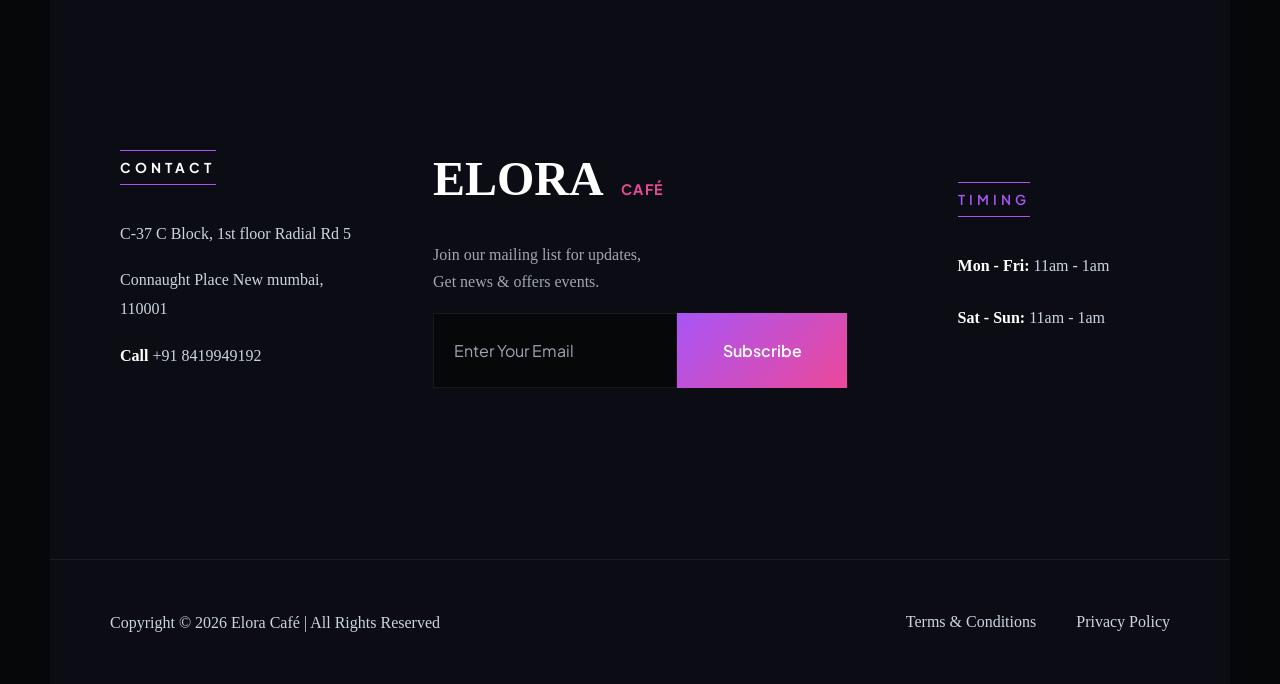
==== commit 0472e04e: "Update about page" ====
--- a/about.html
+++ b/about.html
@@ -249,23 +249,62 @@
 
     <footer class="footer">
 
-        <div class="footer-bottom">
+    <div class="footer-main">
+
+        <div class="footer-contact">
+            <span class="footer-title">CONTACT</span>
+
+            <p>C-37 C Block, 1st floor Radial Rd 5</p>
+            <p>Connaught Place New mumbai, 110001</p>
+            <p><strong>Call</strong> +91 8419949192</p>
+        </div>
+
+
+        <div class="footer-center">
+
+            <div class="footer-logo">
+                ELORA <span>CAFÉ</span>
+            </div>
 
             <p>
-                Copyright © 2026 Elora Café | All Rights Reserved
+                Join our mailing list for updates,<br>
+                Get news & offers events.
             </p>
-
-            <div class="footer-links">
-
-                <a href="#">Terms & Conditions</a>
-
-                <a href="#">Privacy Policy</a>
-
-            </div>
+<br>
+            <form class="footer-form">
+                <input type="email" placeholder="Enter Your Email">
+                <button type="submit">Subscribe</button>
+            </form>
 
         </div>
 
-    </footer>
+
+        <div class="footer-timing">
+
+            <span class="footer-title">TIMING</span>
+
+            <p><strong>Mon - Fri:</strong> 11am - 1am</p>
+            <p><strong>Sat - Sun:</strong> 11am - 1am</p>
+
+        </div>
+
+    </div>
+
+
+    <div class="footer-bottom">
+
+        <p>
+            Copyright © 2026 Elora Café | All Rights Reserved
+        </p>
+
+        <div class="footer-links">
+            <a href="#">Terms & Conditions</a>
+            <a href="#">Privacy Policy</a>
+        </div>
+
+    </div>
+
+</footer>
 
 
     <script src="script.js"></script>
--- a/style.css
+++ b/style.css
@@ -2340,317 +2340,360 @@
    ABOUT PAGE
 ========================= */
 
+/* =========================
+   ABOUT HERO
+========================= */
+
 .about-hero {
-  min-height: 650px;
-
-  display: flex;
-  align-items: center;
-
-  padding: 140px 80px 80px;
-
-  background:
-    linear-gradient(rgba(6, 7, 9, 0.65), rgba(6, 7, 9, 0.9)),
-    url("photo/about-hero.jpg");
-
-  background-size: cover;
-  background-position: center;
+    min-height: 650px;
+
+    display: flex;
+    align-items: center;
+
+    padding: 140px 80px 80px;
+
+    background:
+        linear-gradient(
+            rgba(6, 7, 9, 0.65),
+            rgba(6, 7, 9, 0.9)
+        ),
+        url("photo/about-hero.jpg");
+
+    background-size: cover;
+    background-position: center;
 }
 
 .about-hero-content {
-  max-width: 750px;
+    max-width: 750px;
 }
 
 .about-label {
-  display: inline-block;
-
-  margin-bottom: 25px;
-
-  padding: 8px 0;
-
-  border-top: 1px solid var(--color-primary);
-  border-bottom: 1px solid var(--color-primary);
-
-  color: var(--white);
-
-  font-family: var(--font-body);
-
-  font-size: 0.8rem;
-
-  font-weight: 700;
-
-  letter-spacing: 0.25em;
-
-  text-transform: uppercase;
+    display: inline-block;
+
+    margin-bottom: 25px;
+
+    padding: 8px 0;
+
+    border-top: 1px solid var(--color-primary);
+    border-bottom: 1px solid var(--color-primary);
+
+    color: var(--white);
+
+    font-family: var(--font-body);
+
+    font-size: 0.8rem;
+
+    font-weight: 700;
+
+    letter-spacing: 0.25em;
+
+    text-transform: uppercase;
 }
 
 .about-hero h1 {
-  margin-bottom: 25px;
-
-  color: var(--white);
-
-  font-size: clamp(3.5rem, 7vw, 6rem);
+    margin-bottom: 25px;
+
+    color: var(--white);
+
+    font-size: clamp(3.5rem, 7vw, 6rem);
 }
 
 .about-hero p {
-  max-width: 650px;
-
-  color: var(--color-text-body);
-
-  font-size: 1.15rem;
-}
+    max-width: 650px;
+
+    color: var(--color-text-body);
+
+    font-size: 1.15rem;
+}
+
 
 /* =========================
    STORY
 ========================= */
 
 .about-story {
-  display: grid;
-
-  grid-template-columns: 1fr 1fr;
-
-  gap: 80px;
-
-  align-items: center;
-
-  padding: 120px 80px;
-
-  background-color: var(--color-bg-section);
+    display: grid;
+
+    grid-template-columns: 1fr 1fr;
+
+    gap: 80px;
+
+    align-items: center;
+
+    padding: 120px 80px;
+
+    background-color: var(--color-bg-section);
 }
 
 .about-story-image {
-  height: 600px;
-
-  overflow: hidden;
-
-  border-radius: var(--radius-lg);
+    height: 600px;
+
+    overflow: hidden;
+
+    border-radius: var(--radius-lg);
 }
 
 .about-story-image img {
-  width: 100%;
-  height: 100%;
-
-  display: block;
-
-  object-fit: cover;
-
-  transition: transform 0.6s ease;
+    width: 100%;
+    height: 100%;
+
+    display: block;
+
+    object-fit: cover;
+
+    transition: transform 0.6s ease;
 }
 
 .about-story-image:hover img {
-  transform: scale(1.05);
+    transform: scale(1.05);
 }
 
 .about-story-content {
-  max-width: 600px;
+    max-width: 600px;
 }
 
 .about-story-content h2 {
-  margin-bottom: 30px;
-
-  font-size: clamp(2.5rem, 5vw, 4rem);
+    margin-bottom: 30px;
+
+    font-size: clamp(2.5rem, 5vw, 4rem);
 }
 
 .about-story-content p {
-  margin-bottom: 20px;
-
-  color: var(--color-text-muted);
-
-  line-height: 1.8;
-}
+    margin-bottom: 20px;
+
+    color: var(--color-text-muted);
+
+    line-height: 1.8;
+}
+
 
 /* =========================
    EXPERIENCE
 ========================= */
 
 .about-experience {
-  padding: 120px 70px;
-
-  background-color: var(--color-bg-base);
-
-  text-align: center;
+    padding: 120px 70px;
+
+    background-color: var(--color-bg-base);
+
+    text-align: center;
 }
 
 .about-experience-heading {
-  max-width: 700px;
-
-  margin: 0 auto 70px;
+    max-width: 700px;
+
+    margin: 0 auto 70px;
 }
 
 .about-experience-heading h2 {
-  margin-bottom: 20px;
-
-  font-size: clamp(2.5rem, 5vw, 4rem);
+    margin-bottom: 20px;
+
+    font-size: clamp(2.5rem, 5vw, 4rem);
 }
 
 .about-experience-heading p {
-  color: var(--color-text-muted);
-}
+    color: var(--color-text-muted);
+}
+
 
 /* =========================
    FEATURES
 ========================= */
 
 .about-features {
-  display: grid;
-
-  grid-template-columns: repeat(3, 1fr);
-
-  max-width: 1200px;
-
-  margin: auto;
+    display: grid;
+
+    grid-template-columns: repeat(3, 1fr);
+
+    max-width: 1200px;
+
+    margin: auto;
 }
 
 .about-feature {
-  min-height: 300px;
-
-  padding: 45px 40px;
-
-  border-right: 1px solid var(--color-border);
+    min-height: 300px;
+
+    padding: 45px 40px;
+
+    border-right: 1px solid var(--color-border);
 }
 
 .about-feature:last-child {
-  border-right: none;
-}
+    border-right: none;
+}
+
+
+/* FEATURE ICON */
 
 .about-feature-icon {
-  margin-bottom: 25px;
-
-  font-size: 45px;
+    width: 65px;
+    height: 65px;
+
+    display: flex;
+
+    align-items: center;
+    justify-content: center;
+
+    margin: 0 auto 25px;
+
+    color: var(--color-primary);
+
+    font-size: 32px;
+
+    background: var(--color-primary-glow);
+
+    border: 1px solid var(--color-primary);
+
+    border-radius: 50%;
 }
 
 .about-feature h3 {
-  margin-bottom: 18px;
+    margin-bottom: 18px;
 }
 
 .about-feature p {
-  color: var(--color-text-muted);
-
-  line-height: 1.7;
-}
+    color: var(--color-text-muted);
+
+    line-height: 1.7;
+}
+
 
 /* =========================
    CTA
 ========================= */
 
 .about-cta {
-  padding: 120px 60px;
-
-  text-align: center;
-
-  background:
-    linear-gradient(rgba(6, 7, 9, 0.7), rgba(6, 7, 9, 0.85)),
-    url("photo/banner1.png");
-
-  background-size: cover;
-
-  background-position: center;
+    padding: 120px 60px;
+
+    text-align: center;
+
+    background:
+        linear-gradient(
+            rgba(6, 7, 9, 0.7),
+            rgba(6, 7, 9, 0.85)
+        ),
+        url("photo/banner1.png");
+
+    background-size: cover;
+
+    background-position: center;
 }
 
 .about-cta > div {
-  max-width: 750px;
-
-  margin: auto;
+    max-width: 750px;
+
+    margin: auto;
 }
 
 .about-cta h2 {
-  margin-bottom: 20px;
-
-  font-size: clamp(2.8rem, 6vw, 5rem);
+    margin-bottom: 20px;
+
+    font-size: clamp(2.8rem, 6vw, 5rem);
 }
 
 .about-cta p {
-  max-width: 600px;
-
-  margin: 0 auto 35px;
+    max-width: 600px;
+
+    margin: 0 auto 35px;
 }
 
 .about-btn {
-  display: inline-flex;
-
-  align-items: center;
-  justify-content: center;
-
-  min-width: 180px;
-
-  height: 55px;
-
-  padding: 0 25px;
-
-  background: var(--gradient-accent);
-
-  color: var(--white);
-
-  border-radius: var(--radius-md);
-
-  font-family: var(--font-body);
-
-  font-weight: 600;
-
-  text-transform: uppercase;
-
-  transition: 0.3s ease;
+    display: inline-flex;
+
+    align-items: center;
+    justify-content: center;
+
+    min-width: 180px;
+
+    height: 55px;
+
+    padding: 0 25px;
+
+    background: var(--gradient-accent);
+
+    color: var(--white);
+
+    border-radius: var(--radius-md);
+
+    font-family: var(--font-body);
+
+    font-weight: 600;
+
+    text-transform: uppercase;
+
+    transition: 0.3s ease;
 }
 
 .about-btn:hover {
-  transform: translateY(-3px);
-
-  box-shadow: 0 10px 30px var(--color-primary-glow);
-}
+    transform: translateY(-3px);
+
+    box-shadow:
+        0 10px 30px var(--color-primary-glow);
+}
+
 
 /* =========================
    ABOUT RESPONSIVE
 ========================= */
 
 @media (max-width: 900px) {
-  .about-hero {
-    padding: 130px 40px 70px;
-  }
-
-  .about-story {
-    grid-template-columns: 1fr;
-
-    padding: 80px 40px;
-
-    gap: 50px;
-  }
-
-  .about-story-image {
-    height: 450px;
-  }
-
-  .about-features {
-    grid-template-columns: 1fr;
-  }
-
-  .about-feature {
-    border-right: none;
-
-    border-bottom: 1px solid var(--color-border);
-  }
-}
+
+    .about-hero {
+        padding: 130px 40px 70px;
+    }
+
+    .about-story {
+        grid-template-columns: 1fr;
+
+        padding: 80px 40px;
+
+        gap: 50px;
+    }
+
+    .about-story-image {
+        height: 450px;
+    }
+
+    .about-features {
+        grid-template-columns: 1fr;
+    }
+
+    .about-feature {
+        border-right: none;
+
+        border-bottom: 1px solid var(--color-border);
+    }
+
+    .about-feature:last-child {
+        border-bottom: none;
+    }
+}
+
 
 @media (max-width: 600px) {
-  .about-hero {
-    min-height: 550px;
-
-    padding: 120px 25px 60px;
-  }
-
-  .about-story {
-    padding: 70px 25px;
-  }
-
-  .about-story-image {
-    height: 350px;
-  }
-
-  .about-experience {
-    padding: 80px 25px;
-  }
-
-  .about-cta {
-    padding: 80px 25px;
-  }
+
+    .about-hero {
+        min-height: 550px;
+
+        padding: 120px 25px 60px;
+    }
+
+    .about-story {
+        padding: 70px 25px;
+    }
+
+    .about-story-image {
+        height: 350px;
+    }
+
+    .about-experience {
+        padding: 80px 25px;
+    }
+
+    .about-cta {
+        padding: 80px 25px;
+    }
+
 }
 
 /* ========================================
